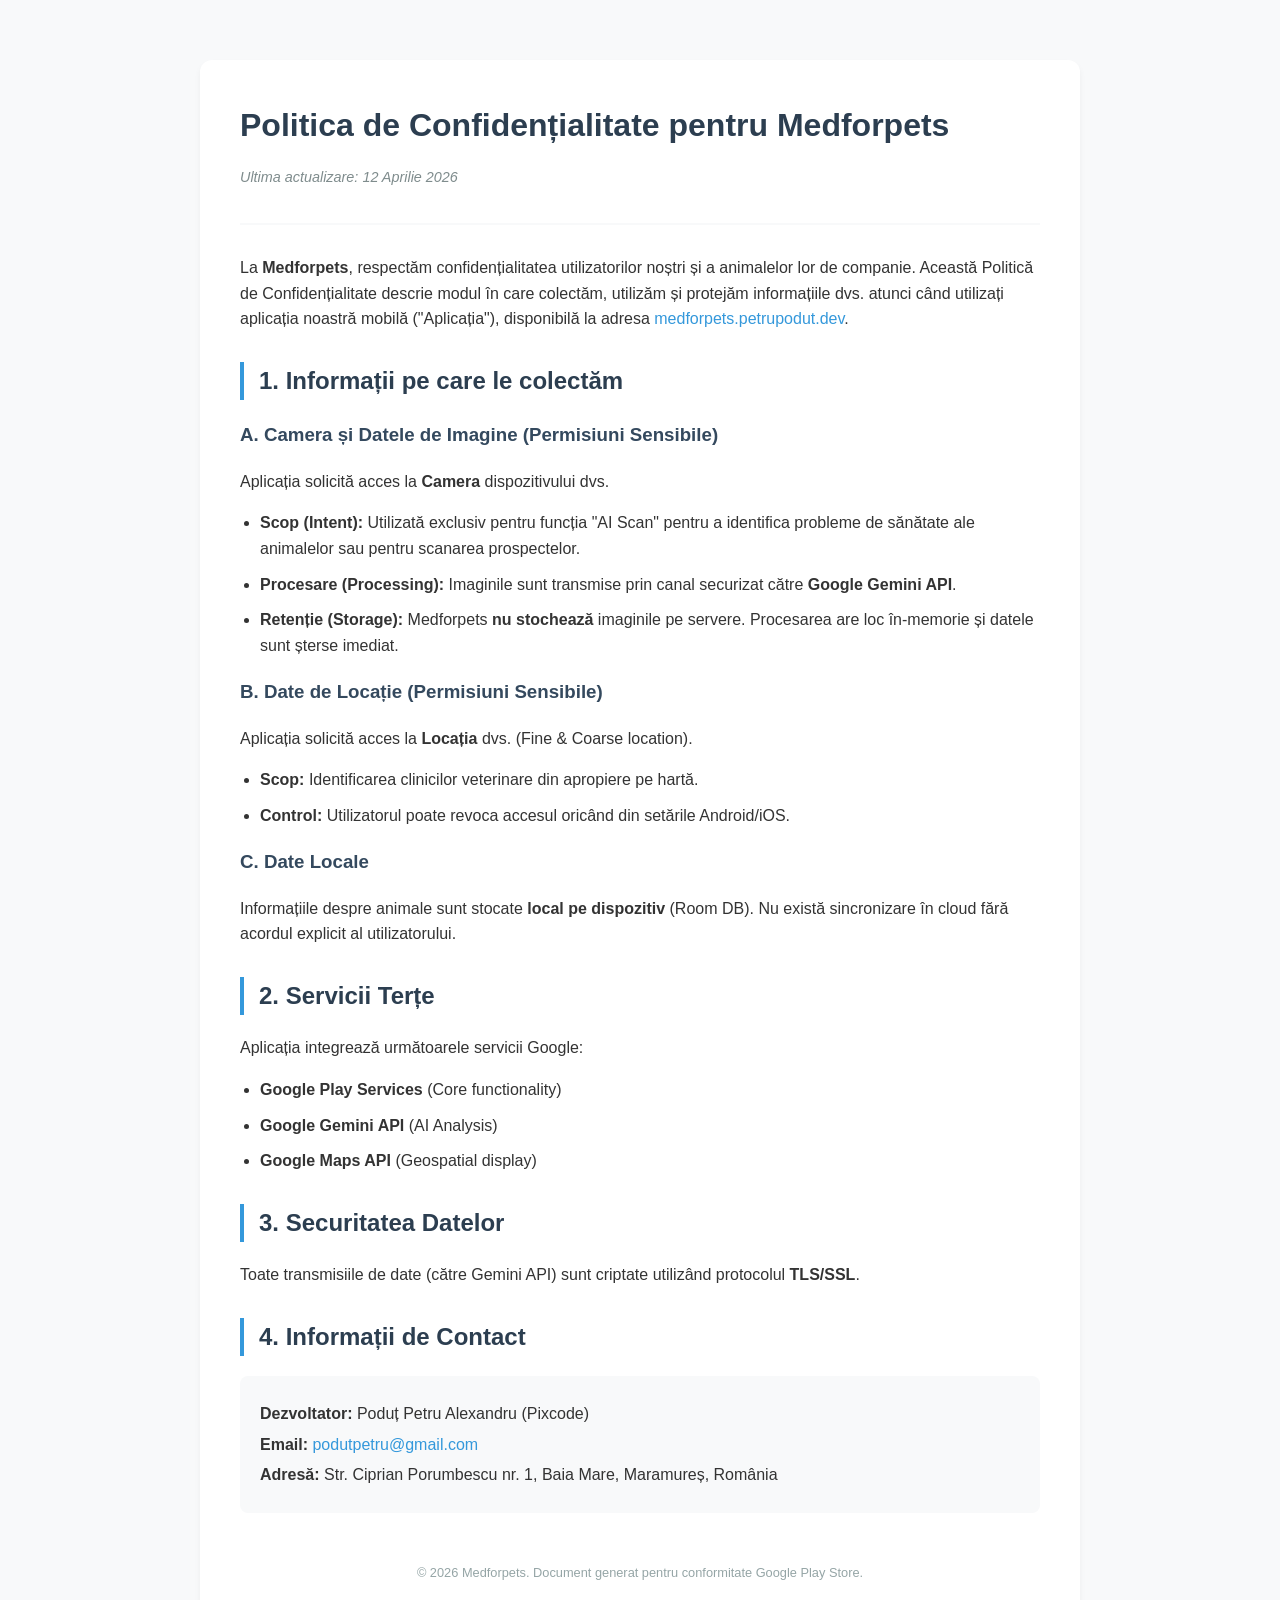
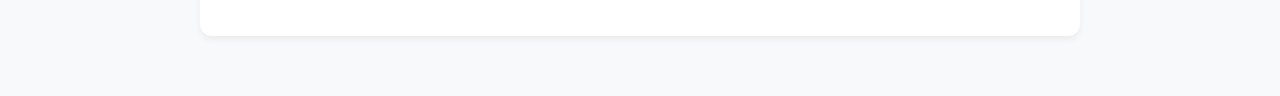
==== index.html @ ef371b5e "Mutat fișierele în root pentru GitHub Pages" ====
<!DOCTYPE html>
<html lang="ro">
<head>
    <meta charset="UTF-8">
    <meta name="viewport" content="width=device-width, initial-scale=1.0">
    <meta name="description" content="Politica de Confidențialitate oficială pentru aplicația Medforpets - Dezvoltator Poduț Petru Alexandru.">
    <title>Politica de Confidențialitate - Medforpets</title>
    
    <!-- Date Structurate pentru LLM/Search Engines (Schema.org) -->
    <script type="application/ld+json">
    {
      "@context": "https://schema.org",
      "@type": "WebPage",
      "name": "Politica de Confidențialitate Medforpets",
      "description": "Descrierea modului în care Medforpets colectează și procesează datele de cameră și locație.",
      "publisher": {
        "@type": "Person",
        "name": "Poduț Petru Alexandru",
        "alternateName": "Pixcode"
      },
      "datePublished": "2026-04-12",
      "mainEntity": {
        "@type": "PrivacyPolicy",
        "url": "https://medforpets.petrupodut.dev",
        "relevantOccupation": "Pet Health AI Analysis"
      }
    }
    </script>

    <link rel="stylesheet" href="styles.css">
</head>
<body>
    <div class="container">
        <main role="main">
            <header>
                <h1>Politica de Confidențialitate pentru Medforpets</h1>
                <p class="last-updated">Ultima actualizare: <time datetime="2026-04-12">12 Aprilie 2026</time></p>
            </header>

            <article>
                <section id="introducere">
                    <p>La <strong>Medforpets</strong>, respectăm confidențialitatea utilizatorilor noștri și a animalelor lor de companie. Această Politică de Confidențialitate descrie modul în care colectăm, utilizăm și protejăm informațiile dvs. atunci când utilizați aplicația noastră mobilă ("Aplicația"), disponibilă la adresa <a href="https://medforpets.petrupodut.dev">medforpets.petrupodut.dev</a>.</p>
                </section>

                <section id="colectare-date">
                    <h2>1. Informații pe care le colectăm</h2>
                    
                    <div class="data-usage">
                        <h3>A. Camera și Datele de Imagine (Permisiuni Sensibile)</h3>
                        <p>Aplicația solicită acces la <strong>Camera</strong> dispozitivului dvs.</p>
                        <ul>
                            <li><strong>Scop (Intent):</strong> Utilizată exclusiv pentru funcția "AI Scan" pentru a identifica probleme de sănătate ale animalelor sau pentru scanarea prospectelor.</li>
                            <li><strong>Procesare (Processing):</strong> Imaginile sunt transmise prin canal securizat către <strong>Google Gemini API</strong>.</li>
                            <li><strong>Retenție (Storage):</strong> Medforpets <strong>nu stochează</strong> imaginile pe servere. Procesarea are loc în-memorie și datele sunt șterse imediat.</li>
                        </ul>
                    </div>

                    <div class="data-usage">
                        <h3>B. Date de Locație (Permisiuni Sensibile)</h3>
                        <p>Aplicația solicită acces la <strong>Locația</strong> dvs. (Fine & Coarse location).</p>
                        <ul>
                            <li><strong>Scop:</strong> Identificarea clinicilor veterinare din apropiere pe hartă.</li>
                            <li><strong>Control:</strong> Utilizatorul poate revoca accesul oricând din setările Android/iOS.</li>
                        </ul>
                    </div>

                    <div class="data-usage">
                        <h3>C. Date Locale</h3>
                        <p>Informațiile despre animale sunt stocate <strong>local pe dispozitiv</strong> (Room DB). Nu există sincronizare în cloud fără acordul explicit al utilizatorului.</p>
                    </div>
                </section>

                <section id="servicii-terte">
                    <h2>2. Servicii Terțe</h2>
                    <p>Aplicația integrează următoarele servicii Google:</p>
                    <ul>
                        <li><strong>Google Play Services</strong> (Core functionality)</li>
                        <li><strong>Google Gemini API</strong> (AI Analysis)</li>
                        <li><strong>Google Maps API</strong> (Geospatial display)</li>
                    </ul>
                </section>

                <section id="securitate">
                    <h2>3. Securitatea Datelor</h2>
                    <p>Toate transmisiile de date (către Gemini API) sunt criptate utilizând protocolul <strong>TLS/SSL</strong>.</p>
                </section>

                <section id="contact">
                    <h2>4. Informații de Contact</h2>
                    <div class="contact-box" itemscope itemtype="https://schema.org/Person">
                        <p><strong>Dezvoltator:</strong> <span itemprop="name">Poduț Petru Alexandru (Pixcode)</span></p>
                        <p><strong>Email:</strong> <a href="mailto:podutpetru@gmail.com" itemprop="email">podutpetru@gmail.com</a></p>
                        <p><strong>Adresă:</strong> <span itemprop="address">Str. Ciprian Porumbescu nr. 1, Baia Mare, Maramureș, România</span></p>
                    </div>
                </section>
            </article>
        </main>

        <footer>
            <p>&copy; 2026 Medforpets. Document generat pentru conformitate Google Play Store.</p>
        </footer>
    </div>
</body>
</html>
---- styles.css ----
:root {
    --primary-color: #2c3e50;
    --secondary-color: #34495e;
    --accent-color: #3498db;
    --text-color: #333;
    --bg-color: #f8f9fa;
    --container-bg: #ffffff;
}

body {
    font-family: -apple-system, BlinkMacSystemFont, "Segoe UI", Roboto, Helvetica, Arial, sans-serif;
    line-height: 1.6;
    color: var(--text-color);
    background-color: var(--bg-color);
    margin: 0;
    padding: 20px;
}

.container {
    max-width: 800px;
    margin: 40px auto;
    background: var(--container-bg);
    padding: 40px;
    border-radius: 12px;
    box-shadow: 0 4px 6px rgba(0,0,0,0.05);
}

header {
    border-bottom: 2px solid var(--bg-color);
    margin-bottom: 30px;
    padding-bottom: 20px;
}

h1 {
    color: var(--primary-color);
    margin: 0;
    font-size: 2rem;
}

.last-updated {
    color: #7f8c8d;
    font-style: italic;
    font-size: 0.9rem;
}

h2 {
    color: var(--primary-color);
    border-left: 4px solid var(--accent-color);
    padding-left: 15px;
    margin-top: 30px;
}

h3 {
    color: var(--secondary-color);
}

ul {
    padding-left: 20px;
}

li {
    margin-bottom: 10px;
}

.contact-box {
    background: var(--bg-color);
    padding: 20px;
    border-radius: 8px;
    margin-top: 20px;
}

.contact-box p {
    margin: 5px 0;
}

footer {
    margin-top: 50px;
    text-align: center;
    font-size: 0.8rem;
    color: #95a5a6;
}

a {
    color: var(--accent-color);
    text-decoration: none;
}

a:hover {
    text-decoration: underline;
}

@media (max-width: 600px) {
    .container {
        padding: 20px;
        margin: 10px auto;
    }
    
    h1 {
        font-size: 1.5rem;
    }
}
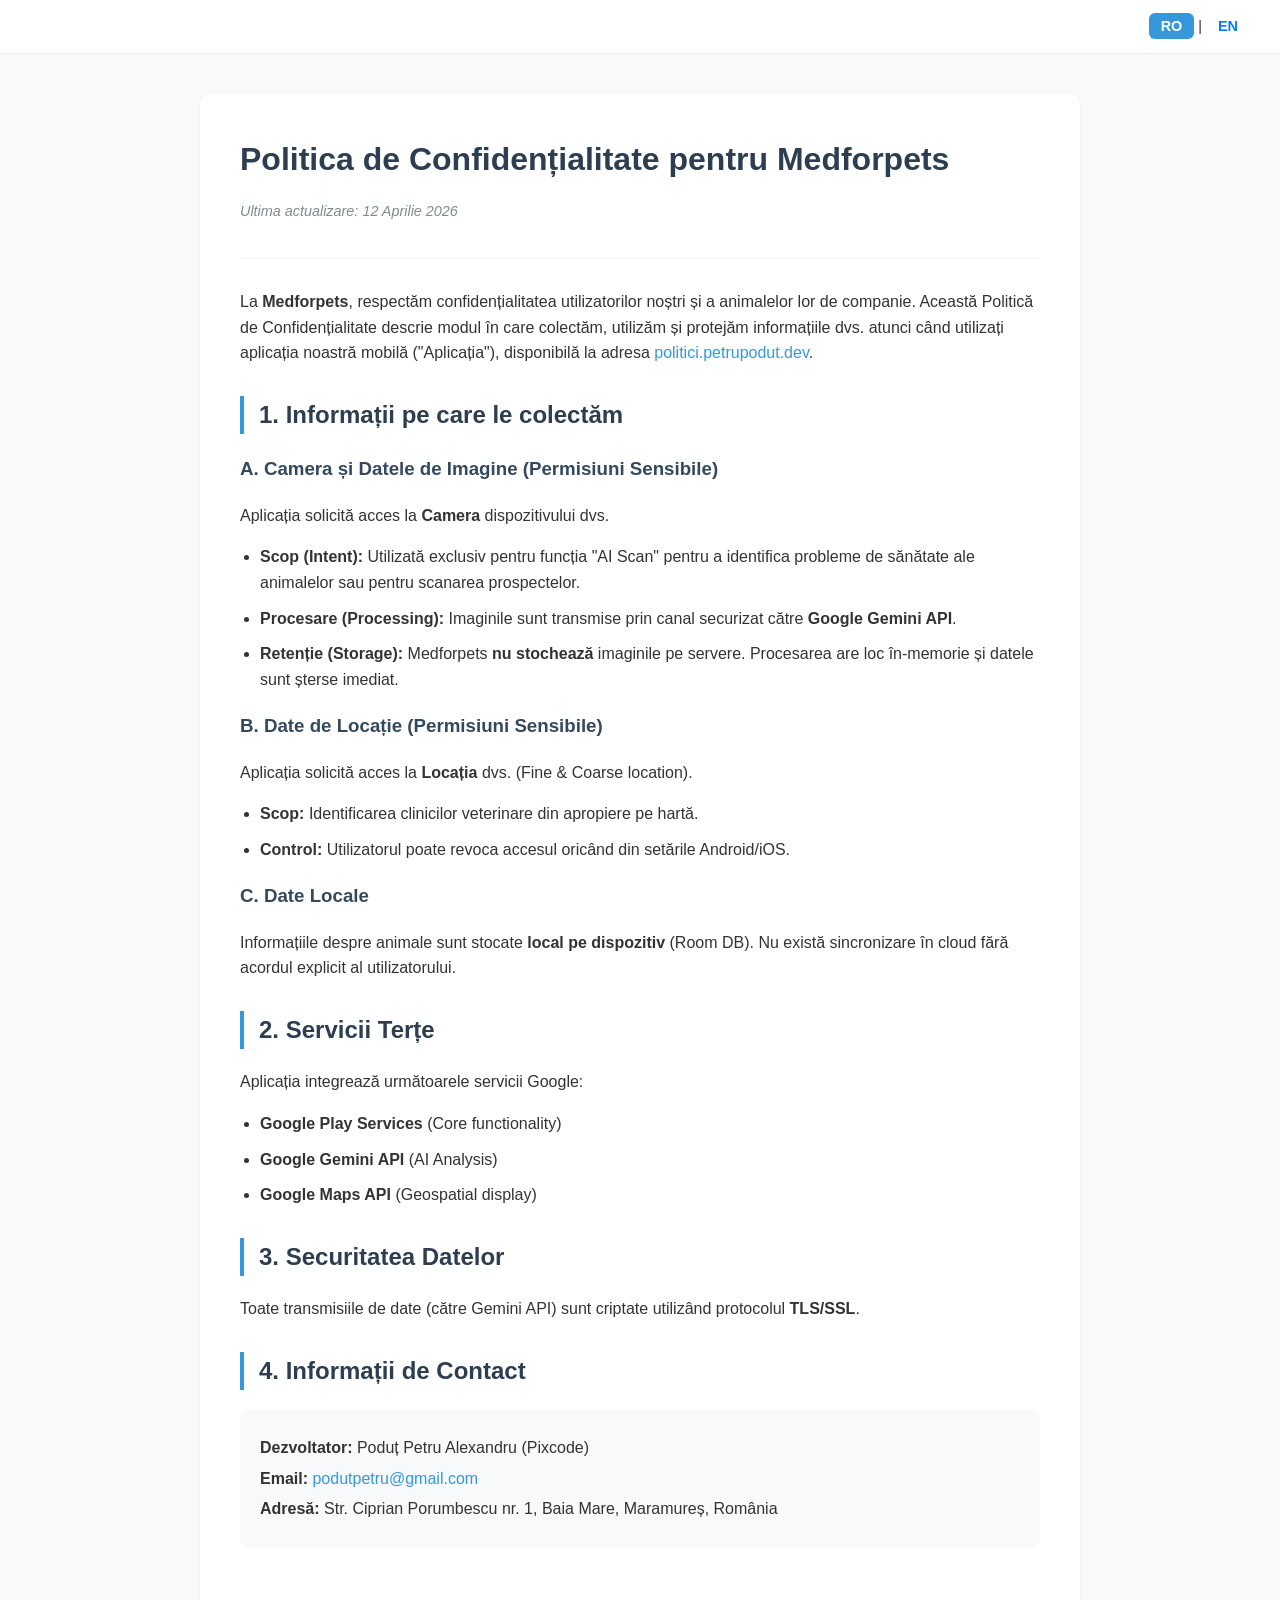
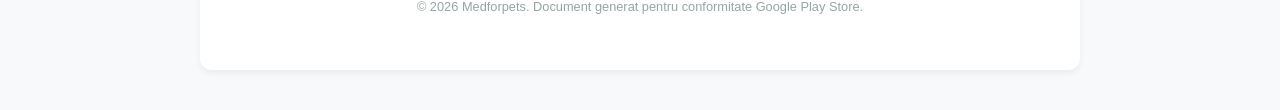
==== commit 3e392c19: "Actualizat URL politici și adăugat selector de limbă" ====
--- a/index.html
+++ b/index.html
@@ -21,7 +21,7 @@
       "datePublished": "2026-04-12",
       "mainEntity": {
         "@type": "PrivacyPolicy",
-        "url": "https://medforpets.petrupodut.dev",
+        "url": "https://politici.petrupodut.dev",
         "relevantOccupation": "Pet Health AI Analysis"
       }
     }
@@ -30,6 +30,10 @@
     <link rel="stylesheet" href="styles.css">
 </head>
 <body>
+    <div class="language-switcher">
+        <a href="index.html" class="active">RO</a> | 
+        <a href="PRIVACY_POLICY.md" style="text-decoration: none; color: #007bff;">EN</a>
+    </div>
     <div class="container">
         <main role="main">
             <header>
@@ -39,7 +43,7 @@
 
             <article>
                 <section id="introducere">
-                    <p>La <strong>Medforpets</strong>, respectăm confidențialitatea utilizatorilor noștri și a animalelor lor de companie. Această Politică de Confidențialitate descrie modul în care colectăm, utilizăm și protejăm informațiile dvs. atunci când utilizați aplicația noastră mobilă ("Aplicația"), disponibilă la adresa <a href="https://medforpets.petrupodut.dev">medforpets.petrupodut.dev</a>.</p>
+                    <p>La <strong>Medforpets</strong>, respectăm confidențialitatea utilizatorilor noștri și a animalelor lor de companie. Această Politică de Confidențialitate descrie modul în care colectăm, utilizăm și protejăm informațiile dvs. atunci când utilizați aplicația noastră mobilă ("Aplicația"), disponibilă la adresa <a href="https://politici.petrupodut.dev">politici.petrupodut.dev</a>.</p>
                 </section>
 
                 <section id="colectare-date">
--- a/styles.css
+++ b/styles.css
@@ -7,13 +7,36 @@
     --container-bg: #ffffff;
 }
 
+.language-switcher {
+    text-align: right;
+    padding: 15px 30px;
+    background: var(--container-bg);
+    border-bottom: 1px solid #eee;
+    font-size: 0.9rem;
+    position: sticky;
+    top: 0;
+    z-index: 100;
+}
+
+.language-switcher a {
+    padding: 5px 12px;
+    border-radius: 6px;
+    font-weight: 600;
+    color: var(--secondary-color);
+}
+
+.language-switcher a.active {
+    background: var(--accent-color);
+    color: white !important;
+}
+
 body {
     font-family: -apple-system, BlinkMacSystemFont, "Segoe UI", Roboto, Helvetica, Arial, sans-serif;
     line-height: 1.6;
     color: var(--text-color);
     background-color: var(--bg-color);
     margin: 0;
-    padding: 20px;
+    padding: 0;
 }
 
 .container {
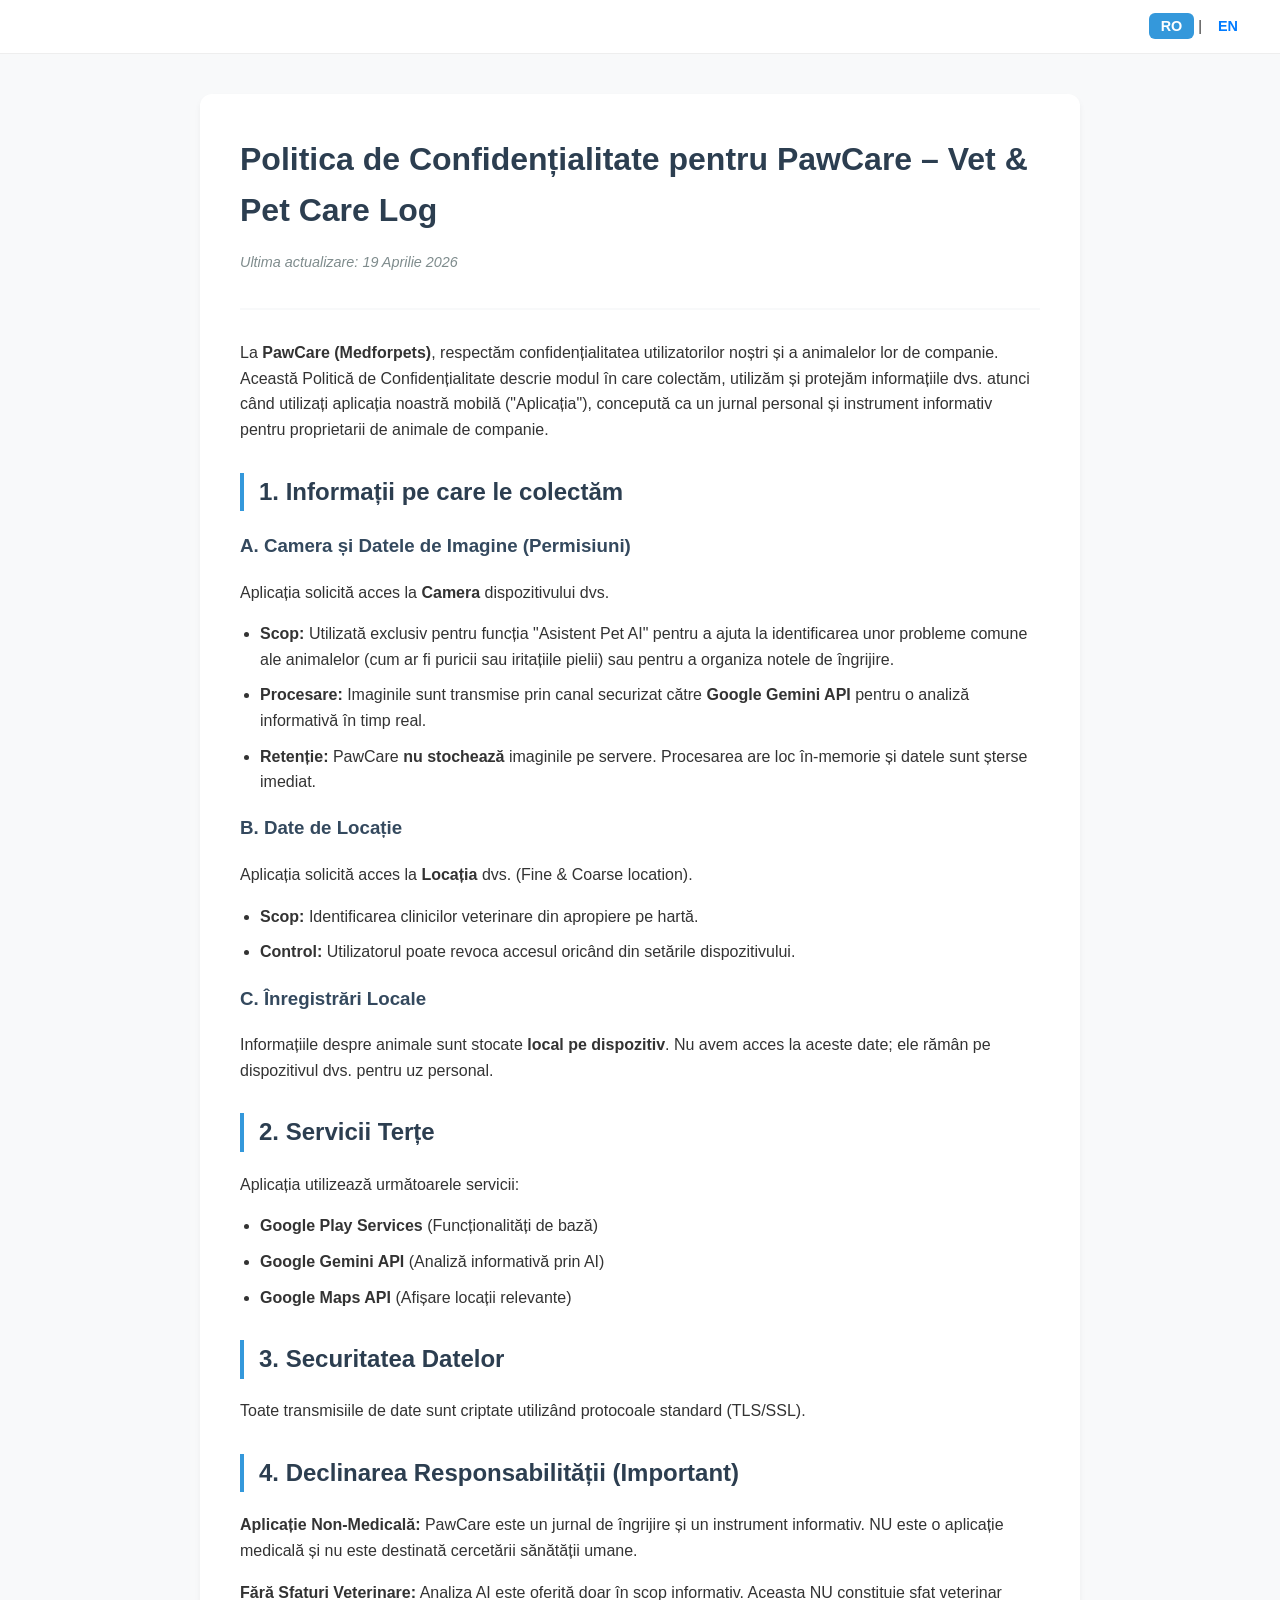
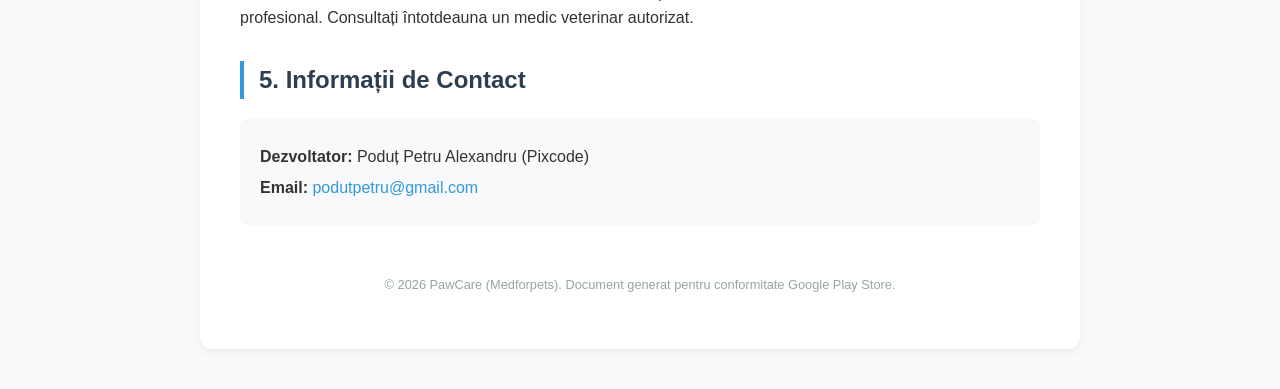
==== commit 9d6e47ef: "Actualizat politica de confidențialitate pentru PawCare (evitare clauze medicale Google Play)" ====
--- a/index.html
+++ b/index.html
@@ -3,26 +3,26 @@
 <head>
     <meta charset="UTF-8">
     <meta name="viewport" content="width=device-width, initial-scale=1.0">
-    <meta name="description" content="Politica de Confidențialitate oficială pentru aplicația Medforpets - Dezvoltator Poduț Petru Alexandru.">
-    <title>Politica de Confidențialitate - Medforpets</title>
+    <meta name="description" content="Politica de Confidențialitate oficială pentru aplicația PawCare – Vet & Pet Care Log - Dezvoltator Poduț Petru Alexandru.">
+    <title>Politica de Confidențialitate - PawCare (Medforpets)</title>
     
     <!-- Date Structurate pentru LLM/Search Engines (Schema.org) -->
     <script type="application/ld+json">
     {
       "@context": "https://schema.org",
       "@type": "WebPage",
-      "name": "Politica de Confidențialitate Medforpets",
-      "description": "Descrierea modului în care Medforpets colectează și procesează datele de cameră și locație.",
+      "name": "Politica de Confidențialitate PawCare",
+      "description": "Descrierea modului în care PawCare colectează și procesează datele pentru jurnalul de îngrijire a animalelor.",
       "publisher": {
         "@type": "Person",
         "name": "Poduț Petru Alexandru",
         "alternateName": "Pixcode"
       },
-      "datePublished": "2026-04-12",
+      "datePublished": "2026-04-19",
       "mainEntity": {
         "@type": "PrivacyPolicy",
         "url": "https://politici.petrupodut.dev",
-        "relevantOccupation": "Pet Health AI Analysis"
+        "relevantOccupation": "Pet Care Information Tool"
       }
     }
     </script>
@@ -37,71 +37,76 @@
     <div class="container">
         <main role="main">
             <header>
-                <h1>Politica de Confidențialitate pentru Medforpets</h1>
-                <p class="last-updated">Ultima actualizare: <time datetime="2026-04-12">12 Aprilie 2026</time></p>
+                <h1>Politica de Confidențialitate pentru PawCare – Vet & Pet Care Log</h1>
+                <p class="last-updated">Ultima actualizare: <time datetime="2026-04-19">19 Aprilie 2026</time></p>
             </header>
 
             <article>
                 <section id="introducere">
-                    <p>La <strong>Medforpets</strong>, respectăm confidențialitatea utilizatorilor noștri și a animalelor lor de companie. Această Politică de Confidențialitate descrie modul în care colectăm, utilizăm și protejăm informațiile dvs. atunci când utilizați aplicația noastră mobilă ("Aplicația"), disponibilă la adresa <a href="https://politici.petrupodut.dev">politici.petrupodut.dev</a>.</p>
+                    <p>La <strong>PawCare (Medforpets)</strong>, respectăm confidențialitatea utilizatorilor noștri și a animalelor lor de companie. Această Politică de Confidențialitate descrie modul în care colectăm, utilizăm și protejăm informațiile dvs. atunci când utilizați aplicația noastră mobilă ("Aplicația"), concepută ca un jurnal personal și instrument informativ pentru proprietarii de animale de companie.</p>
                 </section>
 
                 <section id="colectare-date">
                     <h2>1. Informații pe care le colectăm</h2>
                     
                     <div class="data-usage">
-                        <h3>A. Camera și Datele de Imagine (Permisiuni Sensibile)</h3>
+                        <h3>A. Camera și Datele de Imagine (Permisiuni)</h3>
                         <p>Aplicația solicită acces la <strong>Camera</strong> dispozitivului dvs.</p>
                         <ul>
-                            <li><strong>Scop (Intent):</strong> Utilizată exclusiv pentru funcția "AI Scan" pentru a identifica probleme de sănătate ale animalelor sau pentru scanarea prospectelor.</li>
-                            <li><strong>Procesare (Processing):</strong> Imaginile sunt transmise prin canal securizat către <strong>Google Gemini API</strong>.</li>
-                            <li><strong>Retenție (Storage):</strong> Medforpets <strong>nu stochează</strong> imaginile pe servere. Procesarea are loc în-memorie și datele sunt șterse imediat.</li>
+                            <li><strong>Scop:</strong> Utilizată exclusiv pentru funcția "Asistent Pet AI" pentru a ajuta la identificarea unor probleme comune ale animalelor (cum ar fi puricii sau iritațiile pielii) sau pentru a organiza notele de îngrijire.</li>
+                            <li><strong>Procesare:</strong> Imaginile sunt transmise prin canal securizat către <strong>Google Gemini API</strong> pentru o analiză informativă în timp real.</li>
+                            <li><strong>Retenție:</strong> PawCare <strong>nu stochează</strong> imaginile pe servere. Procesarea are loc în-memorie și datele sunt șterse imediat.</li>
                         </ul>
                     </div>
 
                     <div class="data-usage">
-                        <h3>B. Date de Locație (Permisiuni Sensibile)</h3>
+                        <h3>B. Date de Locație</h3>
                         <p>Aplicația solicită acces la <strong>Locația</strong> dvs. (Fine & Coarse location).</p>
                         <ul>
                             <li><strong>Scop:</strong> Identificarea clinicilor veterinare din apropiere pe hartă.</li>
-                            <li><strong>Control:</strong> Utilizatorul poate revoca accesul oricând din setările Android/iOS.</li>
+                            <li><strong>Control:</strong> Utilizatorul poate revoca accesul oricând din setările dispozitivului.</li>
                         </ul>
                     </div>
 
                     <div class="data-usage">
-                        <h3>C. Date Locale</h3>
-                        <p>Informațiile despre animale sunt stocate <strong>local pe dispozitiv</strong> (Room DB). Nu există sincronizare în cloud fără acordul explicit al utilizatorului.</p>
+                        <h3>C. Înregistrări Locale</h3>
+                        <p>Informațiile despre animale sunt stocate <strong>local pe dispozitiv</strong>. Nu avem acces la aceste date; ele rămân pe dispozitivul dvs. pentru uz personal.</p>
                     </div>
                 </section>
 
                 <section id="servicii-terte">
                     <h2>2. Servicii Terțe</h2>
-                    <p>Aplicația integrează următoarele servicii Google:</p>
+                    <p>Aplicația utilizează următoarele servicii:</p>
                     <ul>
-                        <li><strong>Google Play Services</strong> (Core functionality)</li>
-                        <li><strong>Google Gemini API</strong> (AI Analysis)</li>
-                        <li><strong>Google Maps API</strong> (Geospatial display)</li>
+                        <li><strong>Google Play Services</strong> (Funcționalități de bază)</li>
+                        <li><strong>Google Gemini API</strong> (Analiză informativă prin AI)</li>
+                        <li><strong>Google Maps API</strong> (Afișare locații relevante)</li>
                     </ul>
                 </section>
 
                 <section id="securitate">
                     <h2>3. Securitatea Datelor</h2>
-                    <p>Toate transmisiile de date (către Gemini API) sunt criptate utilizând protocolul <strong>TLS/SSL</strong>.</p>
+                    <p>Toate transmisiile de date sunt criptate utilizând protocoale standard (TLS/SSL).</p>
+                </section>
+
+                <section id="disclaimer">
+                    <h2>4. Declinarea Responsabilității (Important)</h2>
+                    <p><strong>Aplicație Non-Medicală:</strong> PawCare este un jurnal de îngrijire și un instrument informativ. NU este o aplicație medicală și nu este destinată cercetării sănătății umane.</p>
+                    <p><strong>Fără Sfaturi Veterinare:</strong> Analiza AI este oferită doar în scop informativ. Aceasta NU constituie sfat veterinar profesional. Consultați întotdeauna un medic veterinar autorizat.</p>
                 </section>
 
                 <section id="contact">
-                    <h2>4. Informații de Contact</h2>
+                    <h2>5. Informații de Contact</h2>
                     <div class="contact-box" itemscope itemtype="https://schema.org/Person">
                         <p><strong>Dezvoltator:</strong> <span itemprop="name">Poduț Petru Alexandru (Pixcode)</span></p>
                         <p><strong>Email:</strong> <a href="mailto:podutpetru@gmail.com" itemprop="email">podutpetru@gmail.com</a></p>
-                        <p><strong>Adresă:</strong> <span itemprop="address">Str. Ciprian Porumbescu nr. 1, Baia Mare, Maramureș, România</span></p>
                     </div>
                 </section>
             </article>
         </main>
 
         <footer>
-            <p>&copy; 2026 Medforpets. Document generat pentru conformitate Google Play Store.</p>
+            <p>&copy; 2026 PawCare (Medforpets). Document generat pentru conformitate Google Play Store.</p>
         </footer>
     </div>
 </body>
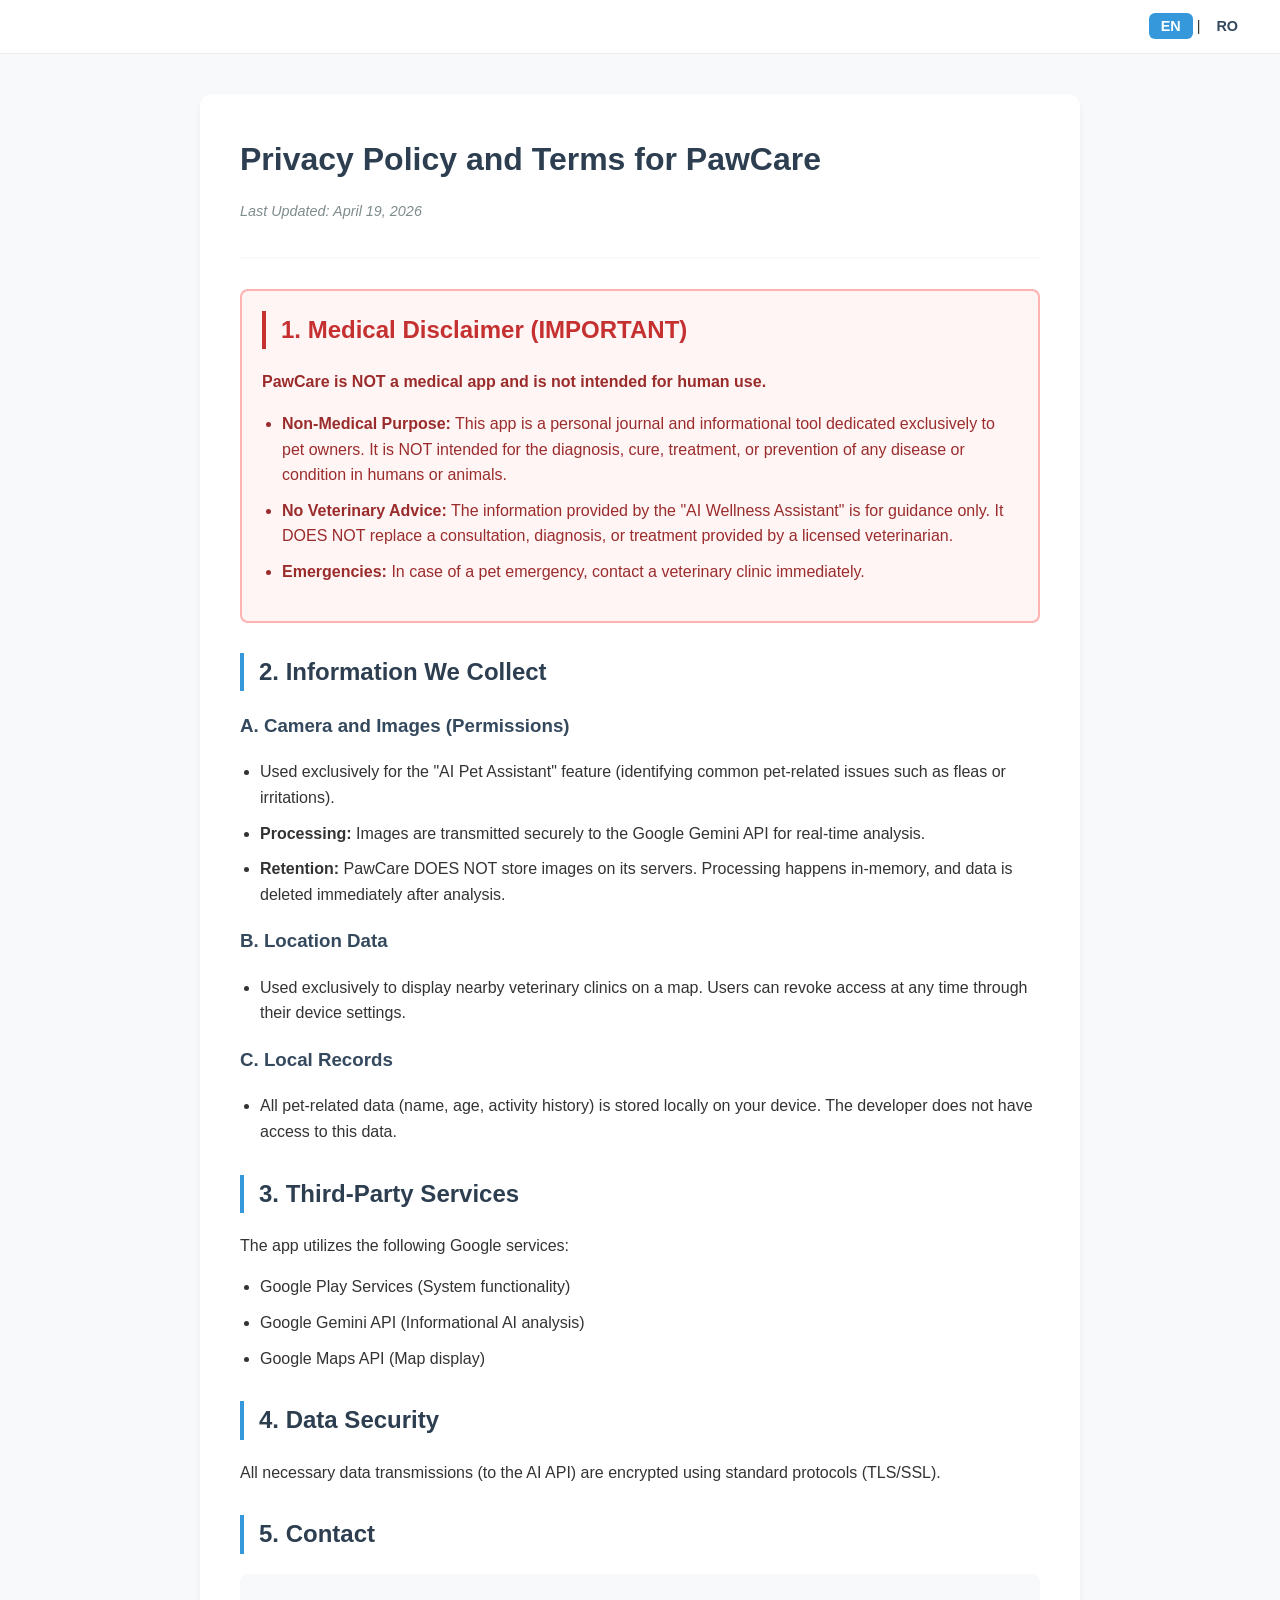
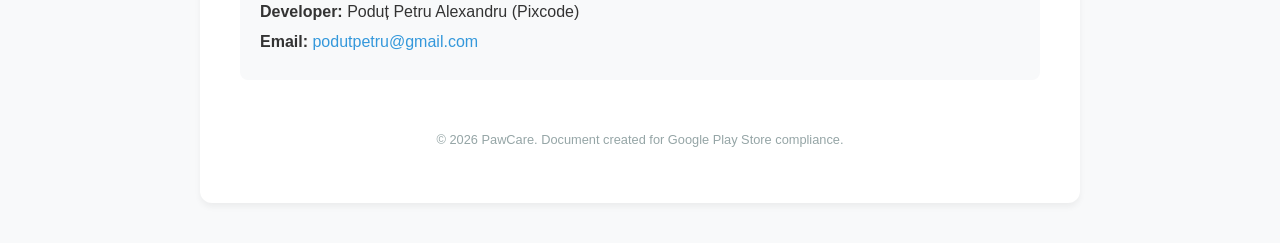
==== commit 51ead559: "Setat EN ca limba implicita si adaugat ro.html pentru vizualizare corecta" ====
--- a/index.html
+++ b/index.html
@@ -1,112 +1,82 @@
 <!DOCTYPE html>
-<html lang="ro">
+<html lang="en">
 <head>
     <meta charset="UTF-8">
     <meta name="viewport" content="width=device-width, initial-scale=1.0">
-    <meta name="description" content="Politica de Confidențialitate oficială pentru aplicația PawCare – Vet & Pet Care Log - Dezvoltator Poduț Petru Alexandru.">
-    <title>Politica de Confidențialitate - PawCare (Medforpets)</title>
-    
-    <!-- Date Structurate pentru LLM/Search Engines (Schema.org) -->
-    <script type="application/ld+json">
-    {
-      "@context": "https://schema.org",
-      "@type": "WebPage",
-      "name": "Politica de Confidențialitate PawCare",
-      "description": "Descrierea modului în care PawCare colectează și procesează datele pentru jurnalul de îngrijire a animalelor.",
-      "publisher": {
-        "@type": "Person",
-        "name": "Poduț Petru Alexandru",
-        "alternateName": "Pixcode"
-      },
-      "datePublished": "2026-04-19",
-      "mainEntity": {
-        "@type": "PrivacyPolicy",
-        "url": "https://politici.petrupodut.dev",
-        "relevantOccupation": "Pet Care Information Tool"
-      }
-    }
-    </script>
-
+    <meta name="description" content="Privacy Policy and Terms for PawCare – Vet & Pet Care Log.">
+    <title>Privacy Policy and Terms - PawCare</title>
     <link rel="stylesheet" href="styles.css">
 </head>
 <body>
     <div class="language-switcher">
-        <a href="index.html" class="active">RO</a> | 
-        <a href="PRIVACY_POLICY.md" style="text-decoration: none; color: #007bff;">EN</a>
+        <a href="index.html" class="active">EN</a> | 
+        <a href="ro.html">RO</a>
     </div>
     <div class="container">
         <main role="main">
             <header>
-                <h1>Politica de Confidențialitate pentru PawCare – Vet & Pet Care Log</h1>
-                <p class="last-updated">Ultima actualizare: <time datetime="2026-04-19">19 Aprilie 2026</time></p>
+                <h1>Privacy Policy and Terms for PawCare</h1>
+                <p class="last-updated">Last Updated: <time datetime="2026-04-19">April 19, 2026</time></p>
             </header>
 
             <article>
-                <section id="introducere">
-                    <p>La <strong>PawCare (Medforpets)</strong>, respectăm confidențialitatea utilizatorilor noștri și a animalelor lor de companie. Această Politică de Confidențialitate descrie modul în care colectăm, utilizăm și protejăm informațiile dvs. atunci când utilizați aplicația noastră mobilă ("Aplicația"), concepută ca un jurnal personal și instrument informativ pentru proprietarii de animale de companie.</p>
-                </section>
-
-                <section id="colectare-date">
-                    <h2>1. Informații pe care le colectăm</h2>
-                    
-                    <div class="data-usage">
-                        <h3>A. Camera și Datele de Imagine (Permisiuni)</h3>
-                        <p>Aplicația solicită acces la <strong>Camera</strong> dispozitivului dvs.</p>
-                        <ul>
-                            <li><strong>Scop:</strong> Utilizată exclusiv pentru funcția "Asistent Pet AI" pentru a ajuta la identificarea unor probleme comune ale animalelor (cum ar fi puricii sau iritațiile pielii) sau pentru a organiza notele de îngrijire.</li>
-                            <li><strong>Procesare:</strong> Imaginile sunt transmise prin canal securizat către <strong>Google Gemini API</strong> pentru o analiză informativă în timp real.</li>
-                            <li><strong>Retenție:</strong> PawCare <strong>nu stochează</strong> imaginile pe servere. Procesarea are loc în-memorie și datele sunt șterse imediat.</li>
-                        </ul>
-                    </div>
-
-                    <div class="data-usage">
-                        <h3>B. Date de Locație</h3>
-                        <p>Aplicația solicită acces la <strong>Locația</strong> dvs. (Fine & Coarse location).</p>
-                        <ul>
-                            <li><strong>Scop:</strong> Identificarea clinicilor veterinare din apropiere pe hartă.</li>
-                            <li><strong>Control:</strong> Utilizatorul poate revoca accesul oricând din setările dispozitivului.</li>
-                        </ul>
-                    </div>
-
-                    <div class="data-usage">
-                        <h3>C. Înregistrări Locale</h3>
-                        <p>Informațiile despre animale sunt stocate <strong>local pe dispozitiv</strong>. Nu avem acces la aceste date; ele rămân pe dispozitivul dvs. pentru uz personal.</p>
-                    </div>
-                </section>
-
-                <section id="servicii-terte">
-                    <h2>2. Servicii Terțe</h2>
-                    <p>Aplicația utilizează următoarele servicii:</p>
+                <section class="disclaimer-box">
+                    <h2>1. Medical Disclaimer (IMPORTANT)</h2>
+                    <p><strong>PawCare is NOT a medical app and is not intended for human use.</strong></p>
                     <ul>
-                        <li><strong>Google Play Services</strong> (Funcționalități de bază)</li>
-                        <li><strong>Google Gemini API</strong> (Analiză informativă prin AI)</li>
-                        <li><strong>Google Maps API</strong> (Afișare locații relevante)</li>
+                        <li><strong>Non-Medical Purpose:</strong> This app is a personal journal and informational tool dedicated exclusively to pet owners. It is NOT intended for the diagnosis, cure, treatment, or prevention of any disease or condition in humans or animals.</li>
+                        <li><strong>No Veterinary Advice:</strong> The information provided by the "AI Wellness Assistant" is for guidance only. It DOES NOT replace a consultation, diagnosis, or treatment provided by a licensed veterinarian.</li>
+                        <li><strong>Emergencies:</strong> In case of a pet emergency, contact a veterinary clinic immediately.</li>
                     </ul>
                 </section>
 
-                <section id="securitate">
-                    <h2>3. Securitatea Datelor</h2>
-                    <p>Toate transmisiile de date sunt criptate utilizând protocoale standard (TLS/SSL).</p>
+                <section>
+                    <h2>2. Information We Collect</h2>
+                    <h3>A. Camera and Images (Permissions)</h3>
+                    <ul>
+                        <li>Used exclusively for the "AI Pet Assistant" feature (identifying common pet-related issues such as fleas or irritations).</li>
+                        <li><strong>Processing:</strong> Images are transmitted securely to the Google Gemini API for real-time analysis.</li>
+                        <li><strong>Retention:</strong> PawCare DOES NOT store images on its servers. Processing happens in-memory, and data is deleted immediately after analysis.</li>
+                    </ul>
+
+                    <h3>B. Location Data</h3>
+                    <ul>
+                        <li>Used exclusively to display nearby veterinary clinics on a map. Users can revoke access at any time through their device settings.</li>
+                    </ul>
+
+                    <h3>C. Local Records</h3>
+                    <ul>
+                        <li>All pet-related data (name, age, activity history) is stored locally on your device. The developer does not have access to this data.</li>
+                    </ul>
                 </section>
 
-                <section id="disclaimer">
-                    <h2>4. Declinarea Responsabilității (Important)</h2>
-                    <p><strong>Aplicație Non-Medicală:</strong> PawCare este un jurnal de îngrijire și un instrument informativ. NU este o aplicație medicală și nu este destinată cercetării sănătății umane.</p>
-                    <p><strong>Fără Sfaturi Veterinare:</strong> Analiza AI este oferită doar în scop informativ. Aceasta NU constituie sfat veterinar profesional. Consultați întotdeauna un medic veterinar autorizat.</p>
+                <section>
+                    <h2>3. Third-Party Services</h2>
+                    <p>The app utilizes the following Google services:</p>
+                    <ul>
+                        <li>Google Play Services (System functionality)</li>
+                        <li>Google Gemini API (Informational AI analysis)</li>
+                        <li>Google Maps API (Map display)</li>
+                    </ul>
                 </section>
 
-                <section id="contact">
-                    <h2>5. Informații de Contact</h2>
-                    <div class="contact-box" itemscope itemtype="https://schema.org/Person">
-                        <p><strong>Dezvoltator:</strong> <span itemprop="name">Poduț Petru Alexandru (Pixcode)</span></p>
-                        <p><strong>Email:</strong> <a href="mailto:podutpetru@gmail.com" itemprop="email">podutpetru@gmail.com</a></p>
+                <section>
+                    <h2>4. Data Security</h2>
+                    <p>All necessary data transmissions (to the AI API) are encrypted using standard protocols (TLS/SSL).</p>
+                </section>
+
+                <section>
+                    <h2>5. Contact</h2>
+                    <div class="contact-box">
+                        <p><strong>Developer:</strong> Poduț Petru Alexandru (Pixcode)</p>
+                        <p><strong>Email:</strong> <a href="mailto:podutpetru@gmail.com">podutpetru@gmail.com</a></p>
                     </div>
                 </section>
             </article>
         </main>
 
         <footer>
-            <p>&copy; 2026 PawCare (Medforpets). Document generat pentru conformitate Google Play Store.</p>
+            <p>&copy; 2026 PawCare. Document created for Google Play Store compliance.</p>
         </footer>
     </div>
 </body>
--- a/styles.css
+++ b/styles.css
@@ -92,6 +92,24 @@
     margin-top: 20px;
 }
 
+.disclaimer-box {
+    background: #fff5f5;
+    border: 2px solid #feb2b2;
+    padding: 20px;
+    border-radius: 8px;
+    margin: 20px 0;
+}
+
+.disclaimer-box h2 {
+    color: #c53030;
+    border-left-color: #c53030;
+    margin-top: 0;
+}
+
+.disclaimer-box p, .disclaimer-box ul {
+    color: #9b2c2c;
+}
+
 .contact-box p {
     margin: 5px 0;
 }
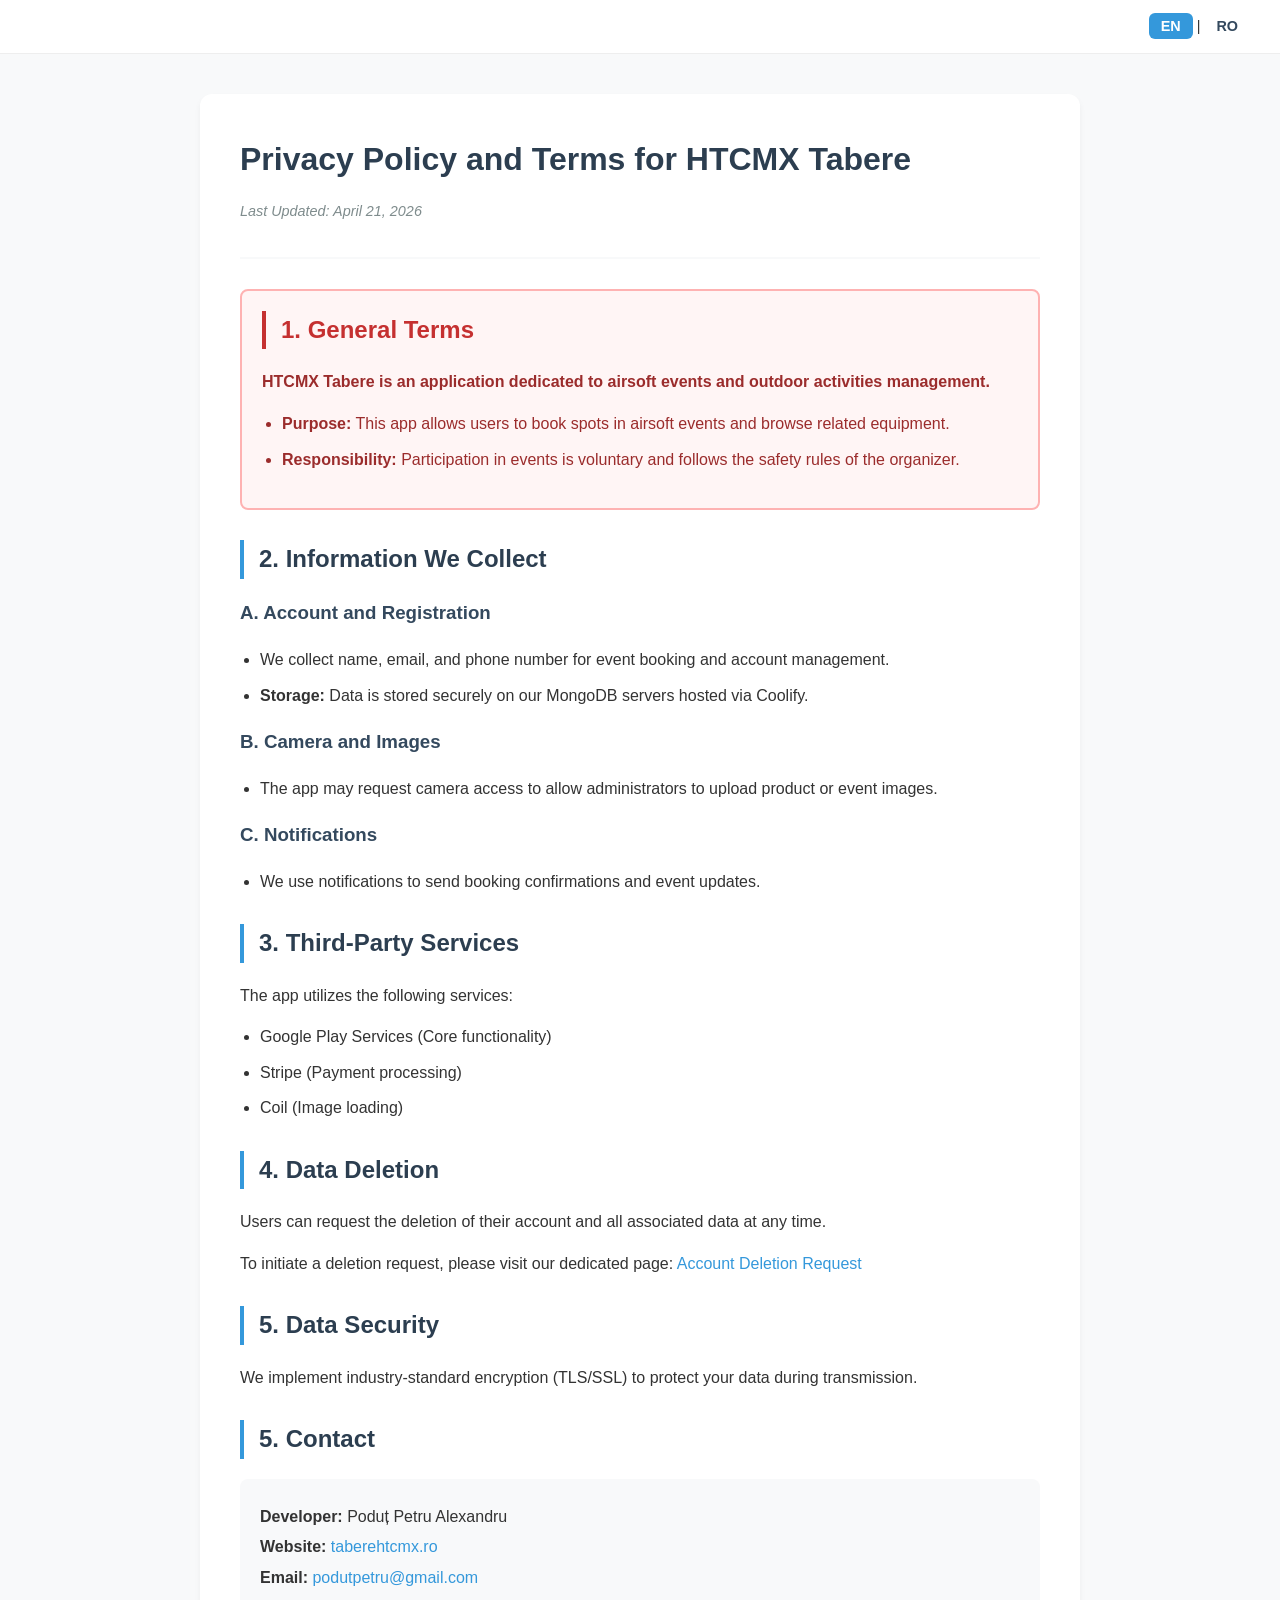
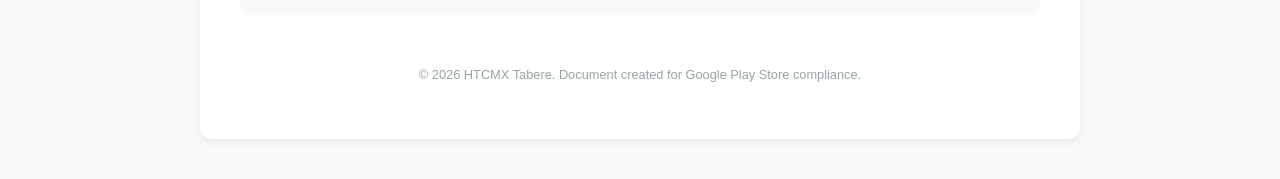
==== commit 33ee8045: "feat: add HTCMX Tabere privacy policy and account deletion pages" ====
--- a/index.html
+++ b/index.html
@@ -3,8 +3,8 @@
 <head>
     <meta charset="UTF-8">
     <meta name="viewport" content="width=device-width, initial-scale=1.0">
-    <meta name="description" content="Privacy Policy and Terms for PawCare – Vet & Pet Care Log.">
-    <title>Privacy Policy and Terms - PawCare</title>
+    <meta name="description" content="Privacy Policy and Terms for HTCMX Tabere – Airsoft & Outdoor Events.">
+    <title>Privacy Policy and Terms - HTCMX Tabere</title>
     <link rel="stylesheet" href="styles.css">
 </head>
 <body>
@@ -15,60 +15,65 @@
     <div class="container">
         <main role="main">
             <header>
-                <h1>Privacy Policy and Terms for PawCare</h1>
-                <p class="last-updated">Last Updated: <time datetime="2026-04-19">April 19, 2026</time></p>
+                <h1>Privacy Policy and Terms for HTCMX Tabere</h1>
+                <p class="last-updated">Last Updated: <time datetime="2026-04-21">April 21, 2026</time></p>
             </header>
 
             <article>
                 <section class="disclaimer-box">
-                    <h2>1. Medical Disclaimer (IMPORTANT)</h2>
-                    <p><strong>PawCare is NOT a medical app and is not intended for human use.</strong></p>
+                    <h2>1. General Terms</h2>
+                    <p><strong>HTCMX Tabere is an application dedicated to airsoft events and outdoor activities management.</strong></p>
                     <ul>
-                        <li><strong>Non-Medical Purpose:</strong> This app is a personal journal and informational tool dedicated exclusively to pet owners. It is NOT intended for the diagnosis, cure, treatment, or prevention of any disease or condition in humans or animals.</li>
-                        <li><strong>No Veterinary Advice:</strong> The information provided by the "AI Wellness Assistant" is for guidance only. It DOES NOT replace a consultation, diagnosis, or treatment provided by a licensed veterinarian.</li>
-                        <li><strong>Emergencies:</strong> In case of a pet emergency, contact a veterinary clinic immediately.</li>
+                        <li><strong>Purpose:</strong> This app allows users to book spots in airsoft events and browse related equipment.</li>
+                        <li><strong>Responsibility:</strong> Participation in events is voluntary and follows the safety rules of the organizer.</li>
                     </ul>
                 </section>
 
                 <section>
                     <h2>2. Information We Collect</h2>
-                    <h3>A. Camera and Images (Permissions)</h3>
+                    <h3>A. Account and Registration</h3>
                     <ul>
-                        <li>Used exclusively for the "AI Pet Assistant" feature (identifying common pet-related issues such as fleas or irritations).</li>
-                        <li><strong>Processing:</strong> Images are transmitted securely to the Google Gemini API for real-time analysis.</li>
-                        <li><strong>Retention:</strong> PawCare DOES NOT store images on its servers. Processing happens in-memory, and data is deleted immediately after analysis.</li>
+                        <li>We collect name, email, and phone number for event booking and account management.</li>
+                        <li><strong>Storage:</strong> Data is stored securely on our MongoDB servers hosted via Coolify.</li>
                     </ul>
 
-                    <h3>B. Location Data</h3>
+                    <h3>B. Camera and Images</h3>
                     <ul>
-                        <li>Used exclusively to display nearby veterinary clinics on a map. Users can revoke access at any time through their device settings.</li>
+                        <li>The app may request camera access to allow administrators to upload product or event images.</li>
                     </ul>
 
-                    <h3>C. Local Records</h3>
+                    <h3>C. Notifications</h3>
                     <ul>
-                        <li>All pet-related data (name, age, activity history) is stored locally on your device. The developer does not have access to this data.</li>
+                        <li>We use notifications to send booking confirmations and event updates.</li>
                     </ul>
                 </section>
 
                 <section>
                     <h2>3. Third-Party Services</h2>
-                    <p>The app utilizes the following Google services:</p>
+                    <p>The app utilizes the following services:</p>
                     <ul>
-                        <li>Google Play Services (System functionality)</li>
-                        <li>Google Gemini API (Informational AI analysis)</li>
-                        <li>Google Maps API (Map display)</li>
+                        <li>Google Play Services (Core functionality)</li>
+                        <li>Stripe (Payment processing)</li>
+                        <li>Coil (Image loading)</li>
                     </ul>
                 </section>
 
                 <section>
-                    <h2>4. Data Security</h2>
-                    <p>All necessary data transmissions (to the AI API) are encrypted using standard protocols (TLS/SSL).</p>
+                    <h2>4. Data Deletion</h2>
+                    <p>Users can request the deletion of their account and all associated data at any time.</p>
+                    <p>To initiate a deletion request, please visit our dedicated page: <a href="delete-account.html">Account Deletion Request</a></p>
+                </section>
+
+                <section>
+                    <h2>5. Data Security</h2>
+                    <p>We implement industry-standard encryption (TLS/SSL) to protect your data during transmission.</p>
                 </section>
 
                 <section>
                     <h2>5. Contact</h2>
                     <div class="contact-box">
-                        <p><strong>Developer:</strong> Poduț Petru Alexandru (Pixcode)</p>
+                        <p><strong>Developer:</strong> Poduț Petru Alexandru</p>
+                        <p><strong>Website:</strong> <a href="https://taberehtcmx.ro">taberehtcmx.ro</a></p>
                         <p><strong>Email:</strong> <a href="mailto:podutpetru@gmail.com">podutpetru@gmail.com</a></p>
                     </div>
                 </section>
@@ -76,7 +81,7 @@
         </main>
 
         <footer>
-            <p>&copy; 2026 PawCare. Document created for Google Play Store compliance.</p>
+            <p>&copy; 2026 HTCMX Tabere. Document created for Google Play Store compliance.</p>
         </footer>
     </div>
 </body>
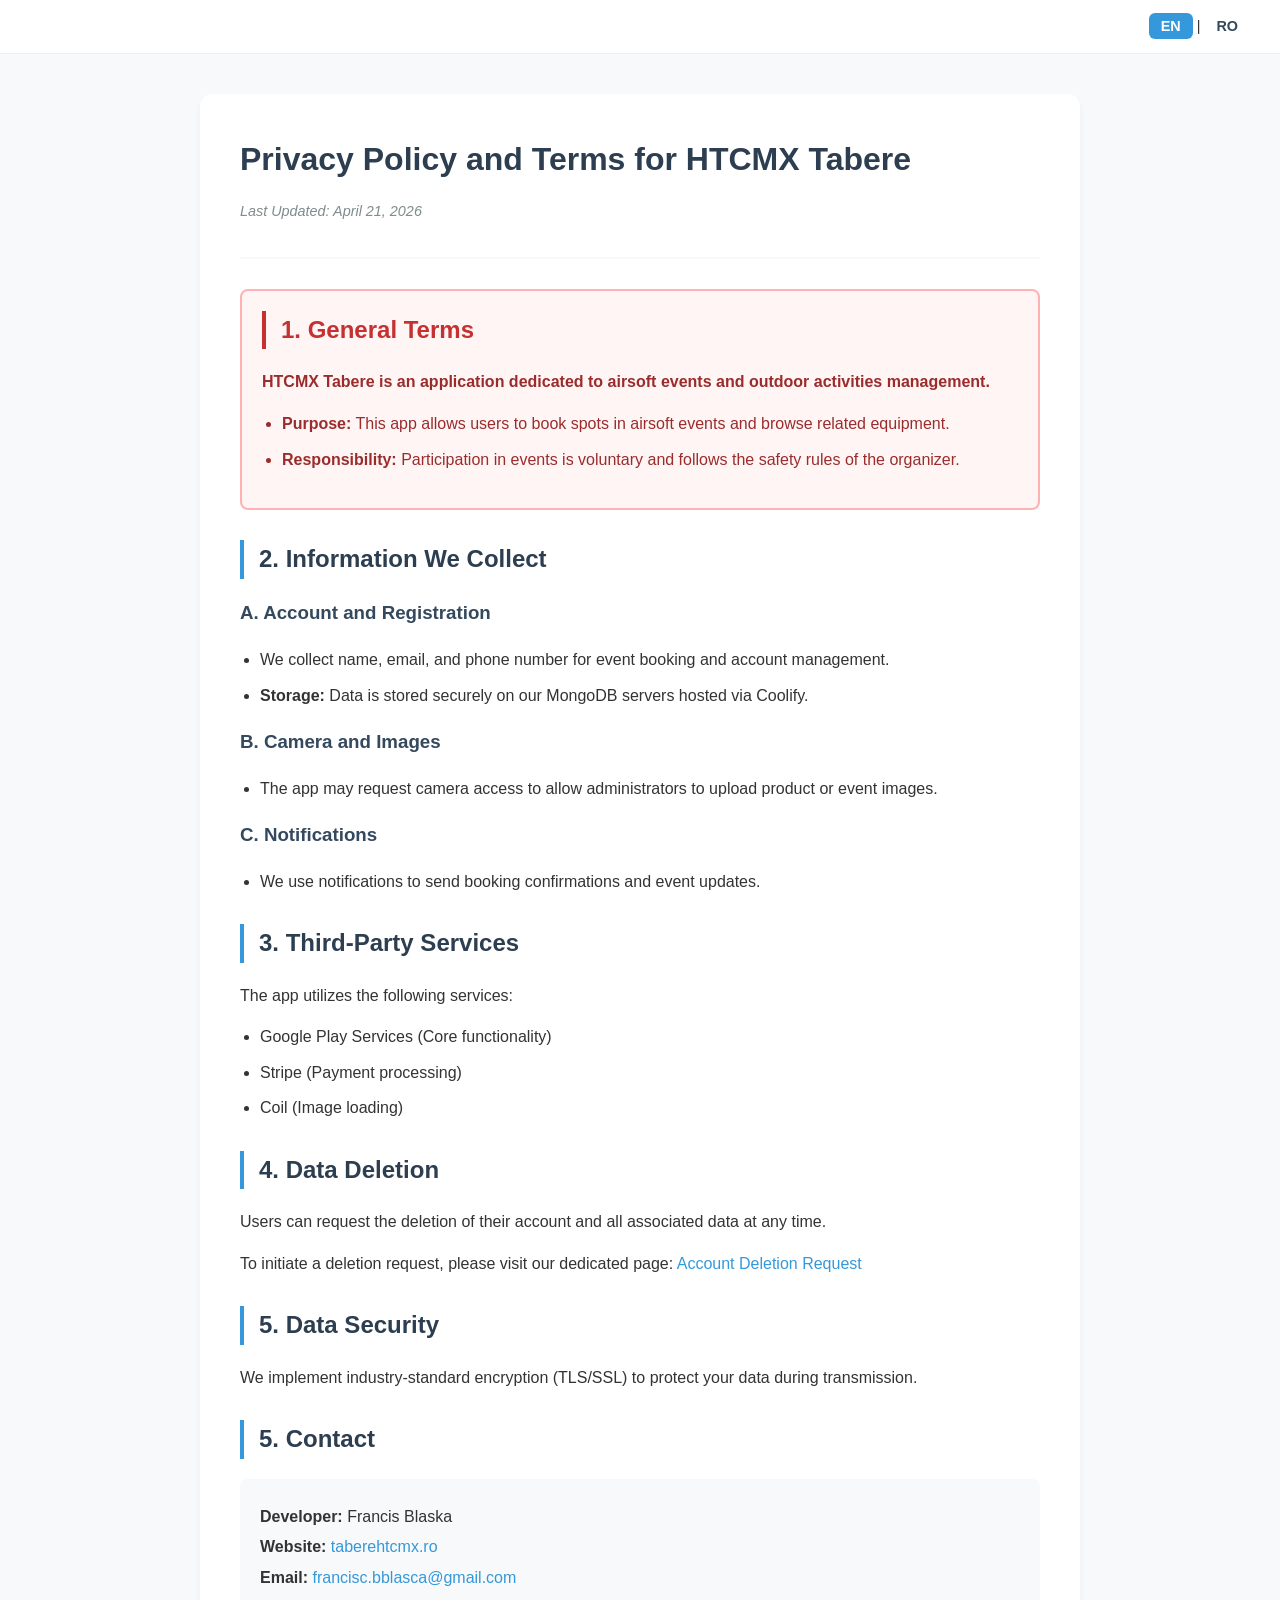
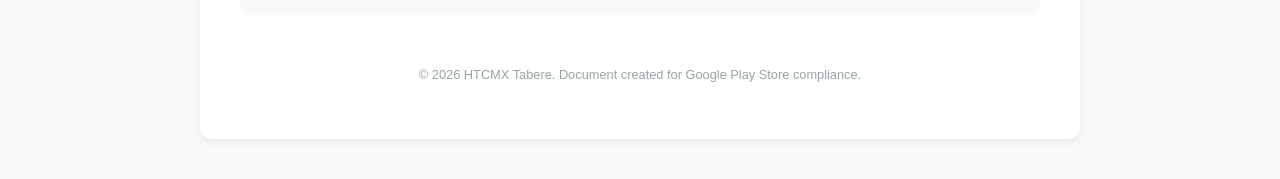
==== commit 089efc52: "chore: update contact info to Francis Blaska and francisc.bblasca@gmail.com" ====
--- a/index.html
+++ b/index.html
@@ -72,9 +72,9 @@
                 <section>
                     <h2>5. Contact</h2>
                     <div class="contact-box">
-                        <p><strong>Developer:</strong> Poduț Petru Alexandru</p>
+                        <p><strong>Developer:</strong> Francis Blaska</p>
                         <p><strong>Website:</strong> <a href="https://taberehtcmx.ro">taberehtcmx.ro</a></p>
-                        <p><strong>Email:</strong> <a href="mailto:podutpetru@gmail.com">podutpetru@gmail.com</a></p>
+                        <p><strong>Email:</strong> <a href="mailto:francisc.bblasca@gmail.com">francisc.bblasca@gmail.com</a></p>
                     </div>
                 </section>
             </article>
